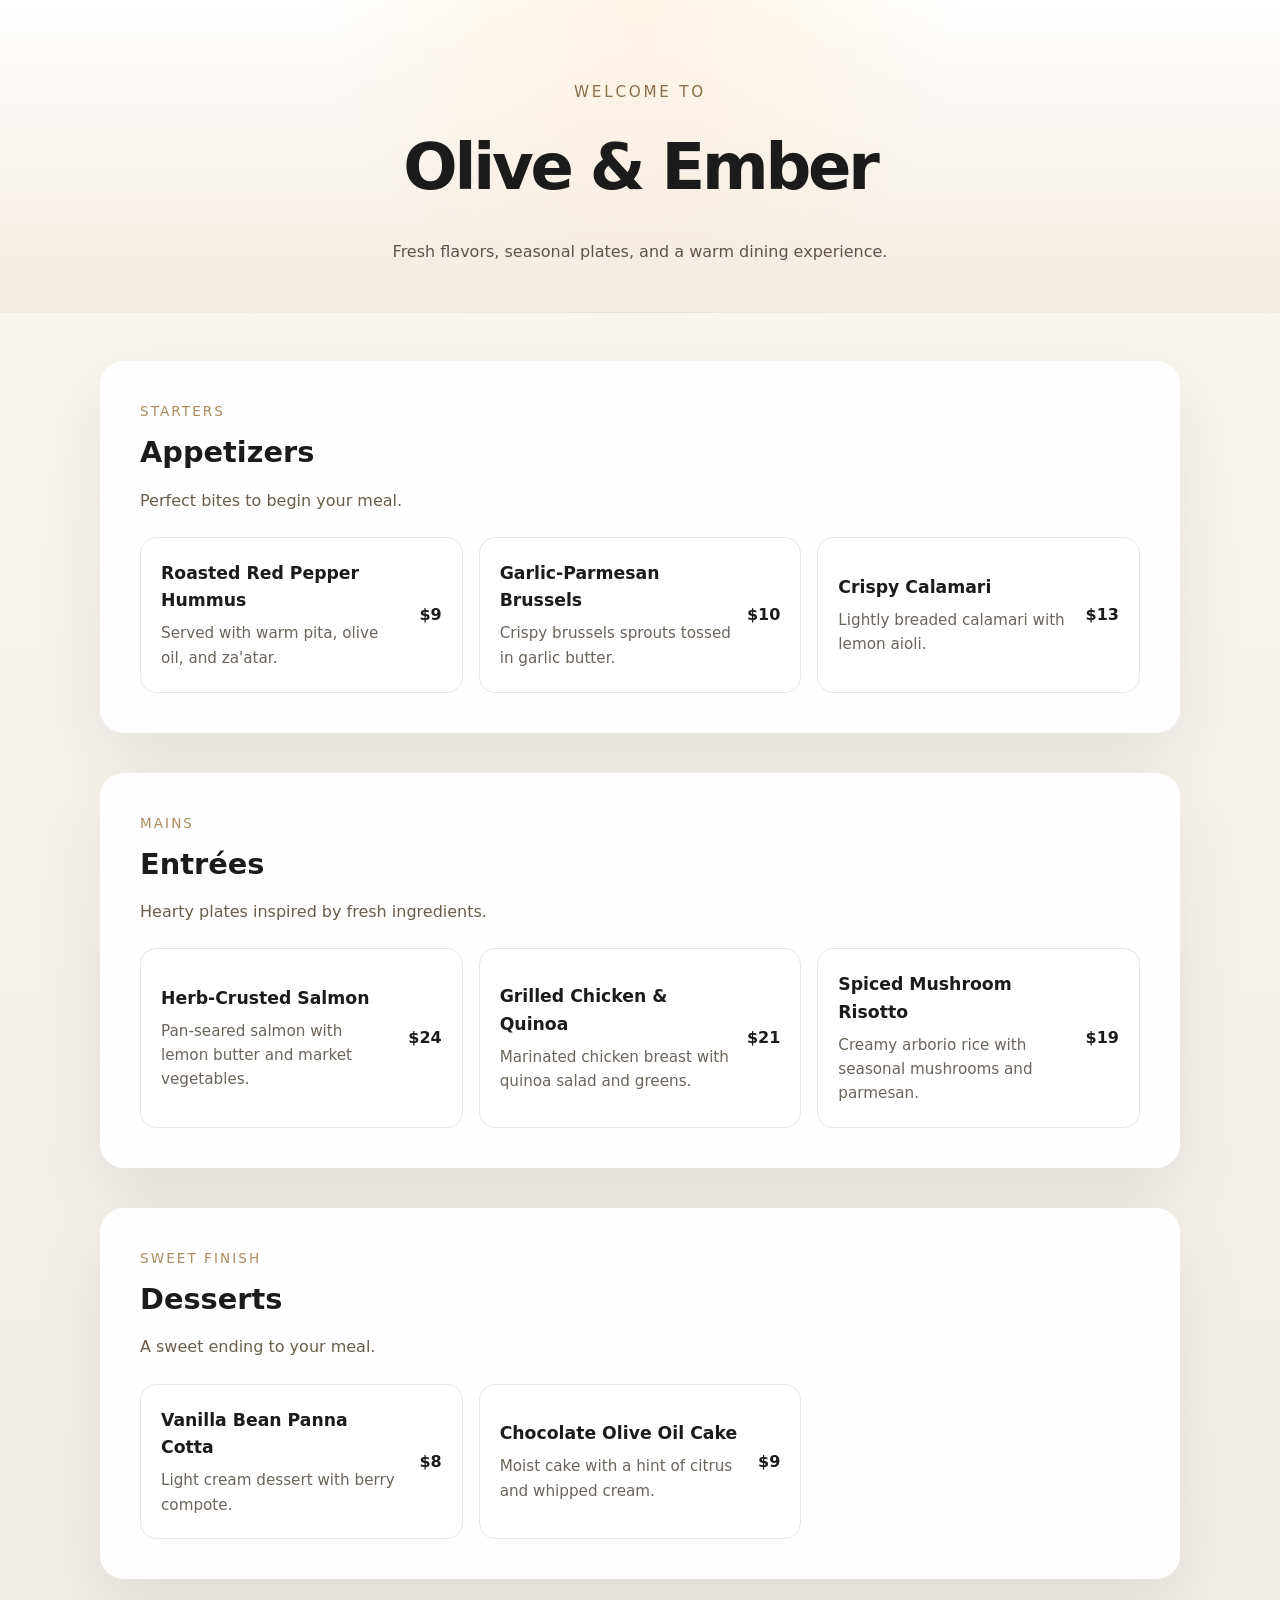
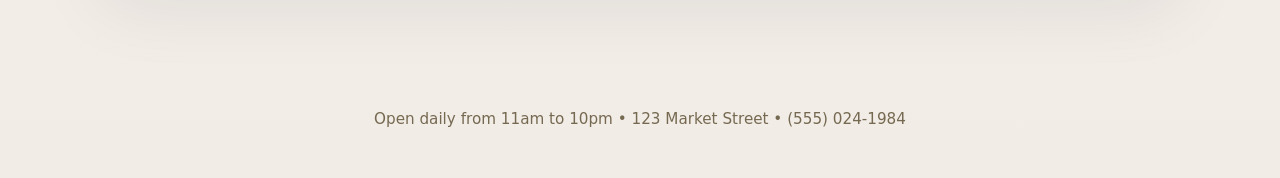
==== index.html @ a87b845a "Add responsive restaurant menu website" ====
<!DOCTYPE html>
<html lang="en">
<head>
  <meta charset="UTF-8" />
  <meta name="viewport" content="width=device-width, initial-scale=1.0" />
  <title>Restaurant Menu</title>
  <link rel="stylesheet" href="styles.css" />
</head>
<body>
  <header class="hero">
    <div class="hero-content">
      <p class="eyebrow">Welcome to</p>
      <h1>Olive & Ember</h1>
      <p class="subtitle">Fresh flavors, seasonal plates, and a warm dining experience.</p>
    </div>
  </header>

  <main class="container">
    <section class="menu-section">
      <div class="section-heading">
        <div>
          <p class="section-label">Starters</p>
          <h2>Appetizers</h2>
        </div>
        <p class="section-description">Perfect bites to begin your meal.</p>
      </div>
      <div class="menu-grid">
        <article class="menu-item">
          <div>
            <h3>Roasted Red Pepper Hummus</h3>
            <p>Served with warm pita, olive oil, and za'atar.</p>
          </div>
          <span>$9</span>
        </article>
        <article class="menu-item">
          <div>
            <h3>Garlic-Parmesan Brussels</h3>
            <p>Crispy brussels sprouts tossed in garlic butter.</p>
          </div>
          <span>$10</span>
        </article>
        <article class="menu-item">
          <div>
            <h3>Crispy Calamari</h3>
            <p>Lightly breaded calamari with lemon aioli.</p>
          </div>
          <span>$13</span>
        </article>
      </div>
    </section>

    <section class="menu-section">
      <div class="section-heading">
        <div>
          <p class="section-label">Mains</p>
          <h2>Entrées</h2>
        </div>
        <p class="section-description">Hearty plates inspired by fresh ingredients.</p>
      </div>
      <div class="menu-grid">
        <article class="menu-item">
          <div>
            <h3>Herb-Crusted Salmon</h3>
            <p>Pan-seared salmon with lemon butter and market vegetables.</p>
          </div>
          <span>$24</span>
        </article>
        <article class="menu-item">
          <div>
            <h3>Grilled Chicken & Quinoa</h3>
            <p>Marinated chicken breast with quinoa salad and greens.</p>
          </div>
          <span>$21</span>
        </article>
        <article class="menu-item">
          <div>
            <h3>Spiced Mushroom Risotto</h3>
            <p>Creamy arborio rice with seasonal mushrooms and parmesan.</p>
          </div>
          <span>$19</span>
        </article>
      </div>
    </section>

    <section class="menu-section">
      <div class="section-heading">
        <div>
          <p class="section-label">Sweet Finish</p>
          <h2>Desserts</h2>
        </div>
        <p class="section-description">A sweet ending to your meal.</p>
      </div>
      <div class="menu-grid">
        <article class="menu-item">
          <div>
            <h3>Vanilla Bean Panna Cotta</h3>
            <p>Light cream dessert with berry compote.</p>
          </div>
          <span>$8</span>
        </article>
        <article class="menu-item">
          <div>
            <h3>Chocolate Olive Oil Cake</h3>
            <p>Moist cake with a hint of citrus and whipped cream.</p>
          </div>
          <span>$9</span>
        </article>
      </div>
    </section>
  </main>

  <footer class="footer">
    <p>Open daily from 11am to 10pm • 123 Market Street • (555) 024-1984</p>
  </footer>
</body>
</html>
---- styles.css ----
:root {
  color-scheme: dark;
  color: #1a1a1a;
  background: #f9f6f1;
  font-family: Inter, system-ui, -apple-system, BlinkMacSystemFont, "Segoe UI", sans-serif;
  font-size: 16px;
  line-height: 1.6;
}

* {
  box-sizing: border-box;
}

body {
  margin: 0;
  min-height: 100vh;
  background: linear-gradient(180deg, #faf6f0 0%, #f1ece6 100%);
  color: #1b1b1b;
}

img {
  max-width: 100%;
  display: block;
}

.hero {
  padding: 4rem 1.5rem 3rem;
  text-align: center;
  background: radial-gradient(circle at top, rgba(255, 214, 153, 0.25), transparent 45%),
    linear-gradient(180deg, #ffffff 0%, #f3ebe1 100%);
  border-bottom: 1px solid rgba(27, 27, 27, 0.08);
}

.hero-content {
  max-width: 760px;
  margin: 0 auto;
}

.eyebrow {
  margin: 0 0 0.75rem;
  color: #8b6f4a;
  font-size: 0.95rem;
  letter-spacing: 0.18em;
  text-transform: uppercase;
}

.hero h1 {
  margin: 0;
  font-size: clamp(2.5rem, 5vw, 4.2rem);
  letter-spacing: -0.05em;
}

.subtitle {
  margin: 1.25rem auto 0;
  max-width: 640px;
  color: #5f5344;
  font-size: 1rem;
}

.container {
  width: min(1080px, calc(100% - 2rem));
  margin: 0 auto;
  padding: 2rem 0 3rem;
}

.menu-section {
  margin-bottom: 2.5rem;
  padding: 2rem;
  border-radius: 24px;
  background: rgba(255, 255, 255, 0.95);
  box-shadow: 0 28px 70px rgba(17, 22, 33, 0.08);
}

.section-heading {
  display: grid;
  gap: 0.75rem;
  margin-bottom: 1.5rem;
}

.section-label {
  margin: 0 0 0.4rem;
  font-size: 0.85rem;
  color: #aa8b60;
  text-transform: uppercase;
  letter-spacing: 0.15em;
}

.menu-section h2 {
  margin: 0;
  font-size: 1.8rem;
}

.section-description {
  margin: 0;
  color: #6a5d4b;
  max-width: 720px;
}

.menu-grid {
  display: grid;
  gap: 1rem;
}

.menu-item {
  display: grid;
  grid-template-columns: 1fr auto;
  gap: 1rem;
  align-items: center;
  padding: 1.35rem 1.25rem;
  background: #fff;
  border: 1px solid #ebe6dd;
  border-radius: 16px;
}

.menu-item h3 {
  margin: 0 0 0.4rem;
  font-size: 1.08rem;
}

.menu-item p {
  margin: 0;
  color: #6b645b;
  font-size: 0.95rem;
}

.menu-item span {
  font-weight: 700;
  color: #1b1b1b;
  white-space: nowrap;
  font-size: 1rem;
}

.footer {
  text-align: center;
  padding: 1.5rem 1rem 2rem;
  color: #766951;
  font-size: 0.95rem;
}

@media (min-width: 720px) {
  .container {
    padding-top: 3rem;
  }

  .menu-grid {
    grid-template-columns: repeat(2, minmax(0, 1fr));
  }
}

@media (min-width: 1100px) {
  .hero {
    padding-top: 5rem;
  }

  .menu-section {
    padding: 2.5rem;
  }

  .menu-grid {
    grid-template-columns: repeat(3, minmax(0, 1fr));
  }
}
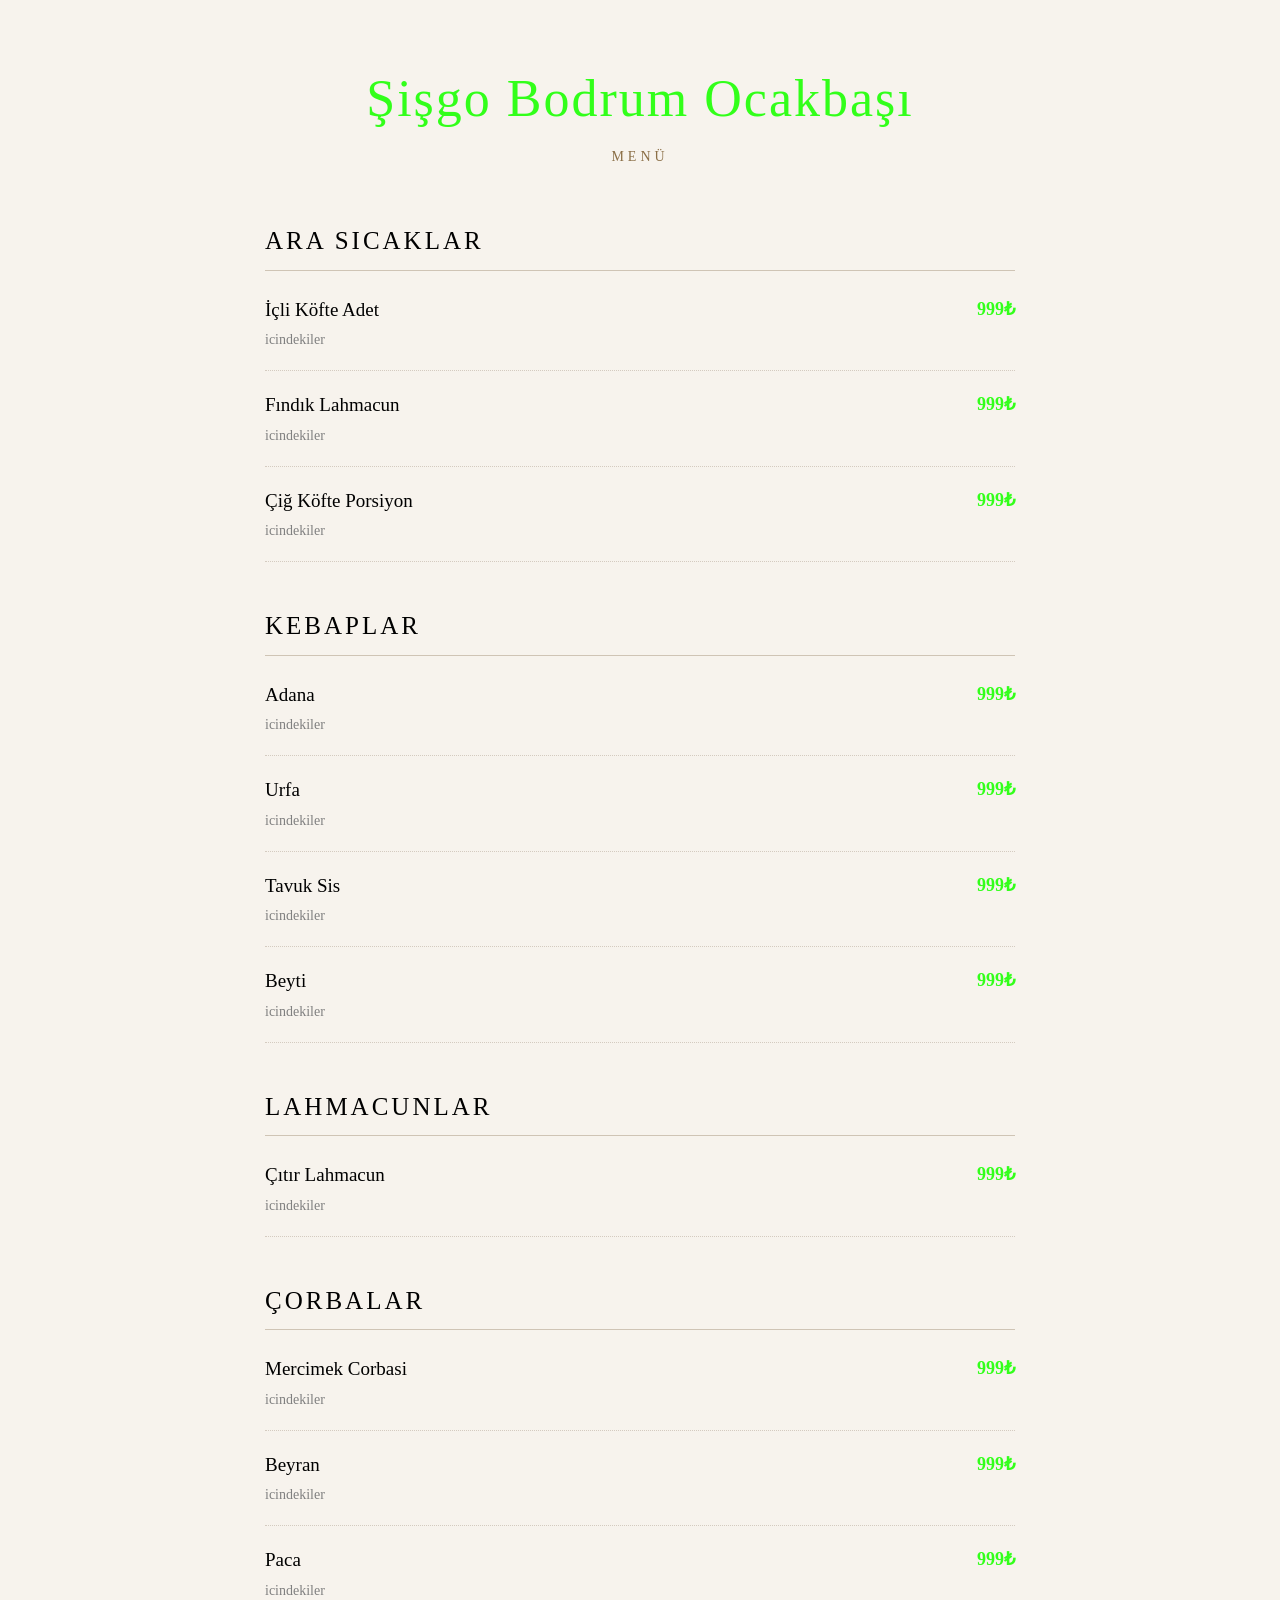
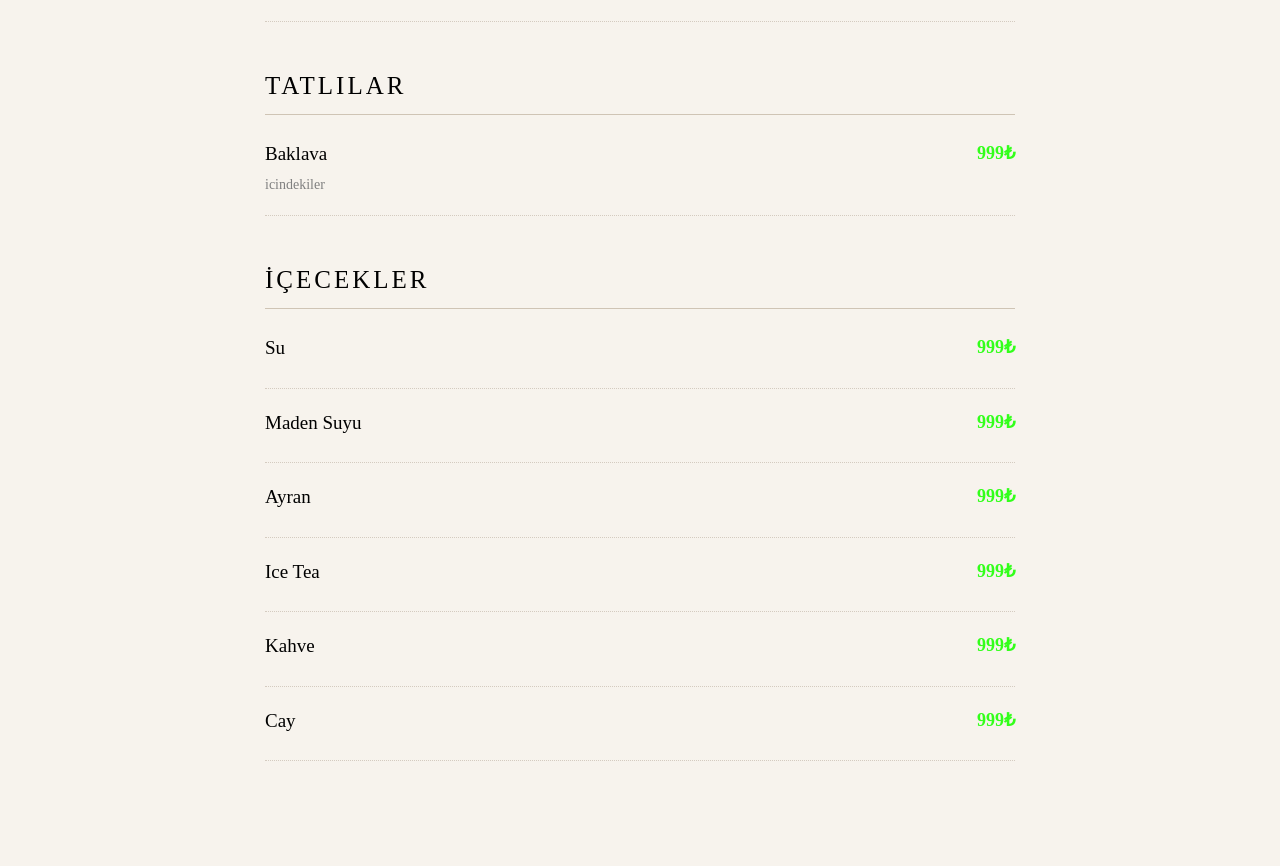
==== commit 55beeeee: "Update index.html" ====
--- a/index.html
+++ b/index.html
@@ -1,116 +1,393 @@
 <!DOCTYPE html>
-<html lang="en">
+<html lang="tr">
 <head>
-  <meta charset="UTF-8" />
-  <meta name="viewport" content="width=device-width, initial-scale=1.0" />
-  <title>Restaurant Menu</title>
-  <link rel="stylesheet" href="styles.css" />
+  <meta charset="UTF-8">
+  <meta name="viewport" content="width=device-width, initial-scale=1.0">
+  <title>Şişgo Bodrum Ocakbaşı - Menu</title>
+  <link rel="stylesheet" href="style.css">
+
+  <!--<script src="https://code.jquery.com/jquery-3.7.1.min.js"></script>
+  <script src="turn.min.js"></script>
+  -->
+
+  <style>
+  * {
+  box-sizing: border-box;
+  margin: 0;
+  padding: 0;
+}
+
+body {
+  background: #F7F3ED;
+  color: #32FF1A;
+  font-family: Georgia, "Times New Roman", serif;
+  line-height: 1.5;
+}
+
+.menu {
+  max-width: 800px;
+  margin: 0 auto;
+  padding: 60px 25px;
+}
+
+.menu-header {
+  text-align: center;
+  margin-bottom: 55px;
+}
+
+.menu-header h1 {
+  font-size: 52px;
+  font-weight: normal;
+  letter-spacing: 2px;
+  margin-bottom: 8px;
+}
+
+.menu-item h3 {
+  color: black;
+}
+
+.menu-header p {
+  color: #8b6f47;
+  font-size: 14px;
+  text-transform: uppercase;
+  letter-spacing: 4px;
+}
+
+.menu-section {
+  margin-bottom: 45px;
+}
+
+.menu-section h2 {
+  color: black;
+  font-size: 25px;
+  font-weight: normal;
+  text-transform: uppercase;
+  letter-spacing: 3px;
+  border-bottom: 1px solid #cfc4b5;
+  padding-bottom: 10px;
+  margin-bottom: 5px;
+}
+
+.menu-item {
+  display: flex;
+  justify-content: space-between;
+  gap: 30px;
+  padding: 20px 0;
+  border-bottom: 1px dotted #d4cbc0;
+}
+
+.menu-item h3 {
+  font-size: 19px;
+  font-weight: normal;
+  margin-bottom: 5px;
+}
+
+.menu-item p {
+  color: gray;
+  font-size: 14px;
+  max-width: 600px;
+}
+
+.price {
+  color: #32FF1A;
+  font-size: 18px;
+  font-weight: bold;
+  white-space: nowrap;
+}
+
+/* Mobile */
+@media (max-width: 600px) {
+  .menu {
+    padding: 40px 20px;
+  }
+
+  .menu-header {
+    margin-bottom: 40px;
+  }
+
+  .menu-header h1 {
+    font-size: 40px;
+  }
+
+  .menu-section h2 {
+    font-size: 20px;
+  }
+
+  .menu-item {
+    gap: 15px;
+  }
+
+  .menu-item h3 {
+    font-size: 17px;
+  }
+
+  .menu-item p {
+    font-size: 13px;
+  }
+}
+  
+  </style>
 </head>
 <body>
-  <header class="hero">
-    <div class="hero-content">
-      <p class="eyebrow">Welcome to</p>
-      <h1>Olive & Ember</h1>
-      <p class="subtitle">Fresh flavors, seasonal plates, and a warm dining experience.</p>
-    </div>
-  </header>
-
-  <main class="container">
+
+<!--
+Kebaplar
+
+    Kuşbaşı Porsiyon 260Gr – 710 TL
+    Löp Porsiyon 260Gr – 760 TL
+    Alinazik Kuşbaşı 280Gr – 730 TL
+    Et Pirzola 350Gr – 680 TL
+    Urfa Porsiyon 240Gr – 660 TL
+    Patlıcan Kebabı 280Gr – 660 TL
+    Tavuk Şiş – 460 TL
+    Kanat Porsiyon 300Gr – 500 TL
+    Küşleme Porsiyon 260Gr – 710 TL
+    Karışık Kebap 2 Kişilik – 1.750 TL
+    Kavurma Porsiyon 300Gr – 300 TL
+    Ciğer Porsiyon 320Gr – 620 TL
+    Sarma Beyti 170Gr – 680 TL
+    Kiremitte Kuşbaşı Kapama 320Gr – 740 TL
+    Ali Nazik Kıyma 240Gr – 680 TL
+    Adana Porsiyon 240Gr – 660 TL
+    Yürek Porsiyon 320Gr – 620 TL
+    Haşhaş Kebabı Porsiyon 240Gr – 660 TL
+    Tava Küşleme 260Gr – 720 TL
+    Altı Ezmeli 240Gr – 680 TL
+    Altı Ezmeli Kuşbaşı Porsiyon 280Gr – 745 TL
+    Altı Ezmeli Karışık Porsiyon 250Gr – 690 TL
+    Bülbül Porsiyon 280Gr – 700 TL
+    Tavuk Sarma Porsiyon 320Gr – 450 TL
+    Domates Kebabı 200Gr – 680 TL
+    Maraş Taraklık 260Gr – 660 TL
+    Yağlı Kara Porsiyon 300Gr – 740 TL
+    Kara Kavurma – 710 TL
+
+Çorbalar
+
+    Beyran – 300 TL
+    Mercimek Çorbası – 140 TL
+    Et Paça Special – 300 TL
+
+Pide ve Lahmacunlar
+
+    Çıtır Lahmacun – 170 TL
+    Karışık Pide – 485 TL
+    Kıymalı Kaşarlı Pide – 460 TL
+    Kaşarlı Pide – 385 TL
+    Kuşbaşı Kaşarlı Pide – 510 TL
+    Kıymalı Pide – 435 TL
+    Kuşbaşı Pide – 485 TL
+
+Ara Sıcaklar
+
+    İçli Köfte Adet – 85 TL
+    Fındık Lahmacun – 85 TL
+    Çiğ Köfte Porsiyon – 200 TL
+    Patates Kızartması Porsiyon – 130 TL
+
+Tatlılar
+
+    Özel Künefe – 175 TL
+    Katmer – 600 TL
+    Yaprak Şöbiyet Porsiyon – 375 TL
+    Mekik Baklava – 360 TL
+    Özel Şöbiyet – 460 TL
+    Antep Özeli Porsiyon – 390 TL
+    Havuç Dilimi Baklava – 210 TL
+    Midye Baklava – 380 TL
+    Bohça Porsiyon – 330 TL
+    Dolama Baklava – 500 TL
+    3 Dilim Karışık – 340 TL
+    4 Dilim Karışık – 420 TL
+    Kavrulmuş Fıstık – 160 TL
+
+İçecekler
+
+    Küçük Su – 20 TL
+    Sade Soda – 35 TL
+    Kola – 65 TL
+    Şalgam – 65 TL
+    Fuse Tea – 65 TL
+    Fanta – 65 TL
+    Kapalı Ayran – 50 TL
+    Açık Ayran – 50 TL
+    Türk Kahvesi – 70 TL
+    Çay – İkram
+
+-->
+
+  <main class="menu">
+    <header class="menu-header">
+      <h1>Şişgo Bodrum Ocakbaşı</h1>
+      <p>Menü</p>
+    </header>
+
     <section class="menu-section">
-      <div class="section-heading">
-        <div>
-          <p class="section-label">Starters</p>
-          <h2>Appetizers</h2>
-        </div>
-        <p class="section-description">Perfect bites to begin your meal.</p>
-      </div>
-      <div class="menu-grid">
-        <article class="menu-item">
-          <div>
-            <h3>Roasted Red Pepper Hummus</h3>
-            <p>Served with warm pita, olive oil, and za'atar.</p>
-          </div>
-          <span>$9</span>
-        </article>
-        <article class="menu-item">
-          <div>
-            <h3>Garlic-Parmesan Brussels</h3>
-            <p>Crispy brussels sprouts tossed in garlic butter.</p>
-          </div>
-          <span>$10</span>
-        </article>
-        <article class="menu-item">
-          <div>
-            <h3>Crispy Calamari</h3>
-            <p>Lightly breaded calamari with lemon aioli.</p>
-          </div>
-          <span>$13</span>
-        </article>
+      <h2>Ara Sıcaklar</h2>
+
+      <div class="menu-item">
+        <div>
+          <h3>İçli Köfte Adet</h3>
+          <p>icindekiler</p>
+        </div>
+        <span class="price">999₺</span>
+      </div>
+
+      <div class="menu-item">
+        <div>
+          <h3>Fındık Lahmacun</h3>
+          <p>icindekiler</p>
+        </div>
+        <span class="price">999₺</span>
+      </div>
+
+      <div class="menu-item">
+        <div>
+          <h3>Çiğ Köfte Porsiyon</h3>
+          <p>icindekiler</p>
+        </div>
+        <span class="price">999₺</span>
       </div>
     </section>
 
     <section class="menu-section">
-      <div class="section-heading">
-        <div>
-          <p class="section-label">Mains</p>
-          <h2>Entrées</h2>
-        </div>
-        <p class="section-description">Hearty plates inspired by fresh ingredients.</p>
-      </div>
-      <div class="menu-grid">
-        <article class="menu-item">
-          <div>
-            <h3>Herb-Crusted Salmon</h3>
-            <p>Pan-seared salmon with lemon butter and market vegetables.</p>
-          </div>
-          <span>$24</span>
-        </article>
-        <article class="menu-item">
-          <div>
-            <h3>Grilled Chicken & Quinoa</h3>
-            <p>Marinated chicken breast with quinoa salad and greens.</p>
-          </div>
-          <span>$21</span>
-        </article>
-        <article class="menu-item">
-          <div>
-            <h3>Spiced Mushroom Risotto</h3>
-            <p>Creamy arborio rice with seasonal mushrooms and parmesan.</p>
-          </div>
-          <span>$19</span>
-        </article>
+      <h2>Kebaplar</h2>
+
+      <div class="menu-item">
+        <div>
+          <h3>Adana</h3>
+          <p>icindekiler</p>
+        </div>
+        <span class="price">999₺</span>
+      </div>
+
+      <div class="menu-item">
+        <div>
+          <h3>Urfa</h3>
+          <p>icindekiler</p>
+        </div>
+        <span class="price">999₺</span>
+      </div>
+
+      <div class="menu-item">
+        <div>
+          <h3>Tavuk Sis</h3>
+          <p>icindekiler</p>
+        </div>
+        <span class="price">999₺</span>
+      </div>
+      <div class="menu-item">
+        <div>
+          <h3>Beyti</h3>
+          <p>icindekiler</p>
+        </div>
+        <span class="price">999₺</span>
       </div>
     </section>
 
     <section class="menu-section">
-      <div class="section-heading">
-        <div>
-          <p class="section-label">Sweet Finish</p>
-          <h2>Desserts</h2>
-        </div>
-        <p class="section-description">A sweet ending to your meal.</p>
-      </div>
-      <div class="menu-grid">
-        <article class="menu-item">
-          <div>
-            <h3>Vanilla Bean Panna Cotta</h3>
-            <p>Light cream dessert with berry compote.</p>
-          </div>
-          <span>$8</span>
-        </article>
-        <article class="menu-item">
-          <div>
-            <h3>Chocolate Olive Oil Cake</h3>
-            <p>Moist cake with a hint of citrus and whipped cream.</p>
-          </div>
-          <span>$9</span>
-        </article>
-      </div>
-    </section>
+      <h2>Lahmacunlar</h2>
+
+      <div class="menu-item">
+        <div>
+          <h3>Çıtır Lahmacun</h3>
+          <p>icindekiler</p>
+        </div>
+        <span class="price">999₺</span>
+      </div>
+
+    </section>
+    
+     <section class="menu-section">
+      <h2>Çorbalar</h2>
+
+      <div class="menu-item">
+        <div>
+          <h3>Mercimek Corbasi</h3>
+          <p>icindekiler</p>
+        </div>
+        <span class="price">999₺</span>
+      </div>
+
+      <div class="menu-item">
+        <div>
+          <h3>Beyran</h3>
+          <p>icindekiler</p>
+        </div>
+        <span class="price">999₺</span>
+      </div>
+
+      <div class="menu-item">
+        <div>
+          <h3>Paca</h3>
+          <p>icindekiler</p>
+        </div>
+        <span class="price">999₺</span>
+      </div>
+    </section>
+
+
+     <section class="menu-section">
+      <h2>Tatlılar</h2>
+
+      <div class="menu-item">
+        <div>
+          <h3>Baklava</h3>
+          <p>icindekiler</p>
+        </div>
+        <span class="price">999₺</span>
+      </div>
+
+    </section>
+
+
+     <section class="menu-section">
+      <h2>İçecekler</h2>
+
+      <div class="menu-item">
+        <div>
+          <h3>Su</h3>
+        </div>
+        <span class="price">999₺</span>
+      </div>
+
+      <div class="menu-item">
+        <div>
+          <h3>Maden Suyu</h3>
+        </div>
+        <span class="price">999₺</span>
+      </div>
+
+      <div class="menu-item">
+        <div>
+          <h3>Ayran</h3>
+        </div>
+        <span class="price">999₺</span>
+      </div>
+      
+       <div class="menu-item">
+        <div>
+          <h3>Ice Tea</h3>
+        </div>
+        <span class="price">999₺</span>
+      </div>
+
+      <div class="menu-item">
+        <div>
+          <h3>Kahve</h3>
+        </div>
+        <span class="price">999₺</span>
+      </div>
+
+      <div class="menu-item">
+        <div>
+          <h3>Cay</h3>
+        </div>
+        <span class="price">999₺</span>
+      </div>
+    </section>
+
   </main>
 
-  <footer class="footer">
-    <p>Open daily from 11am to 10pm • 123 Market Street • (555) 024-1984</p>
-  </footer>
 </body>
 </html>
